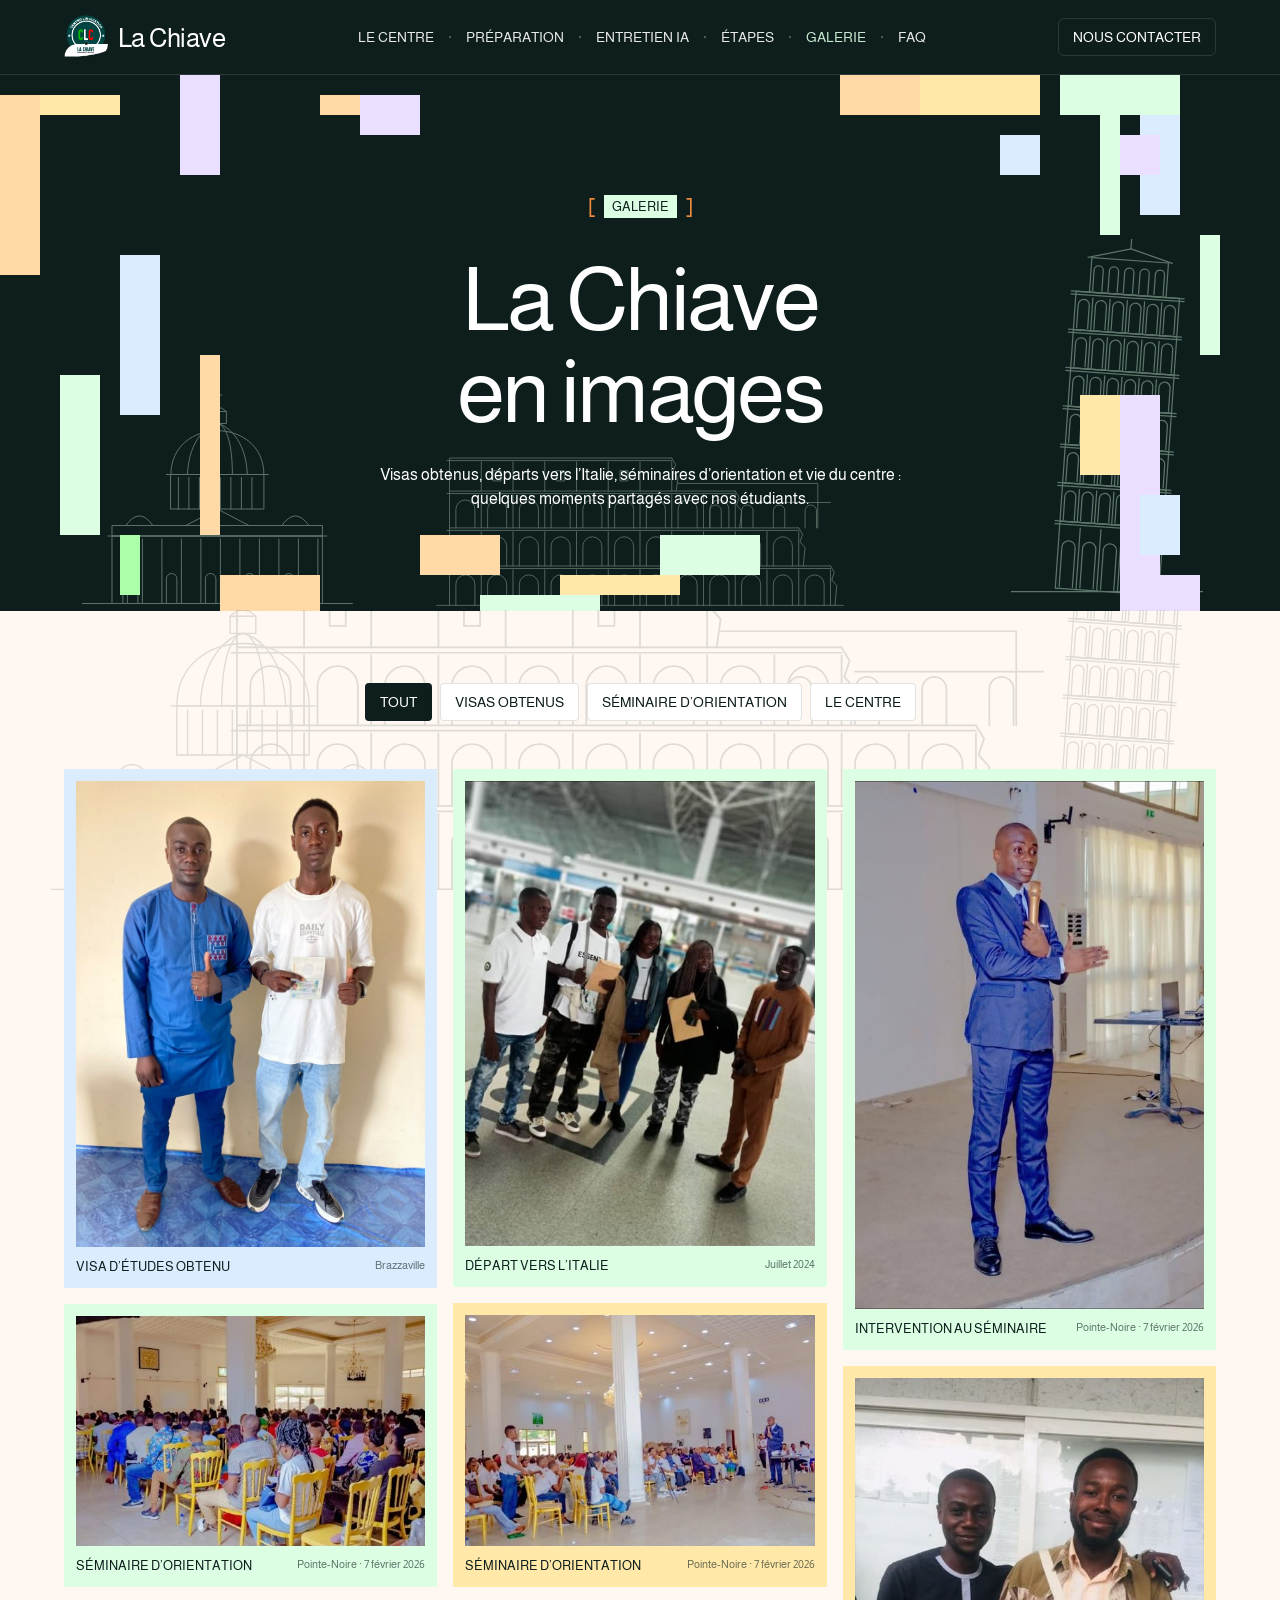
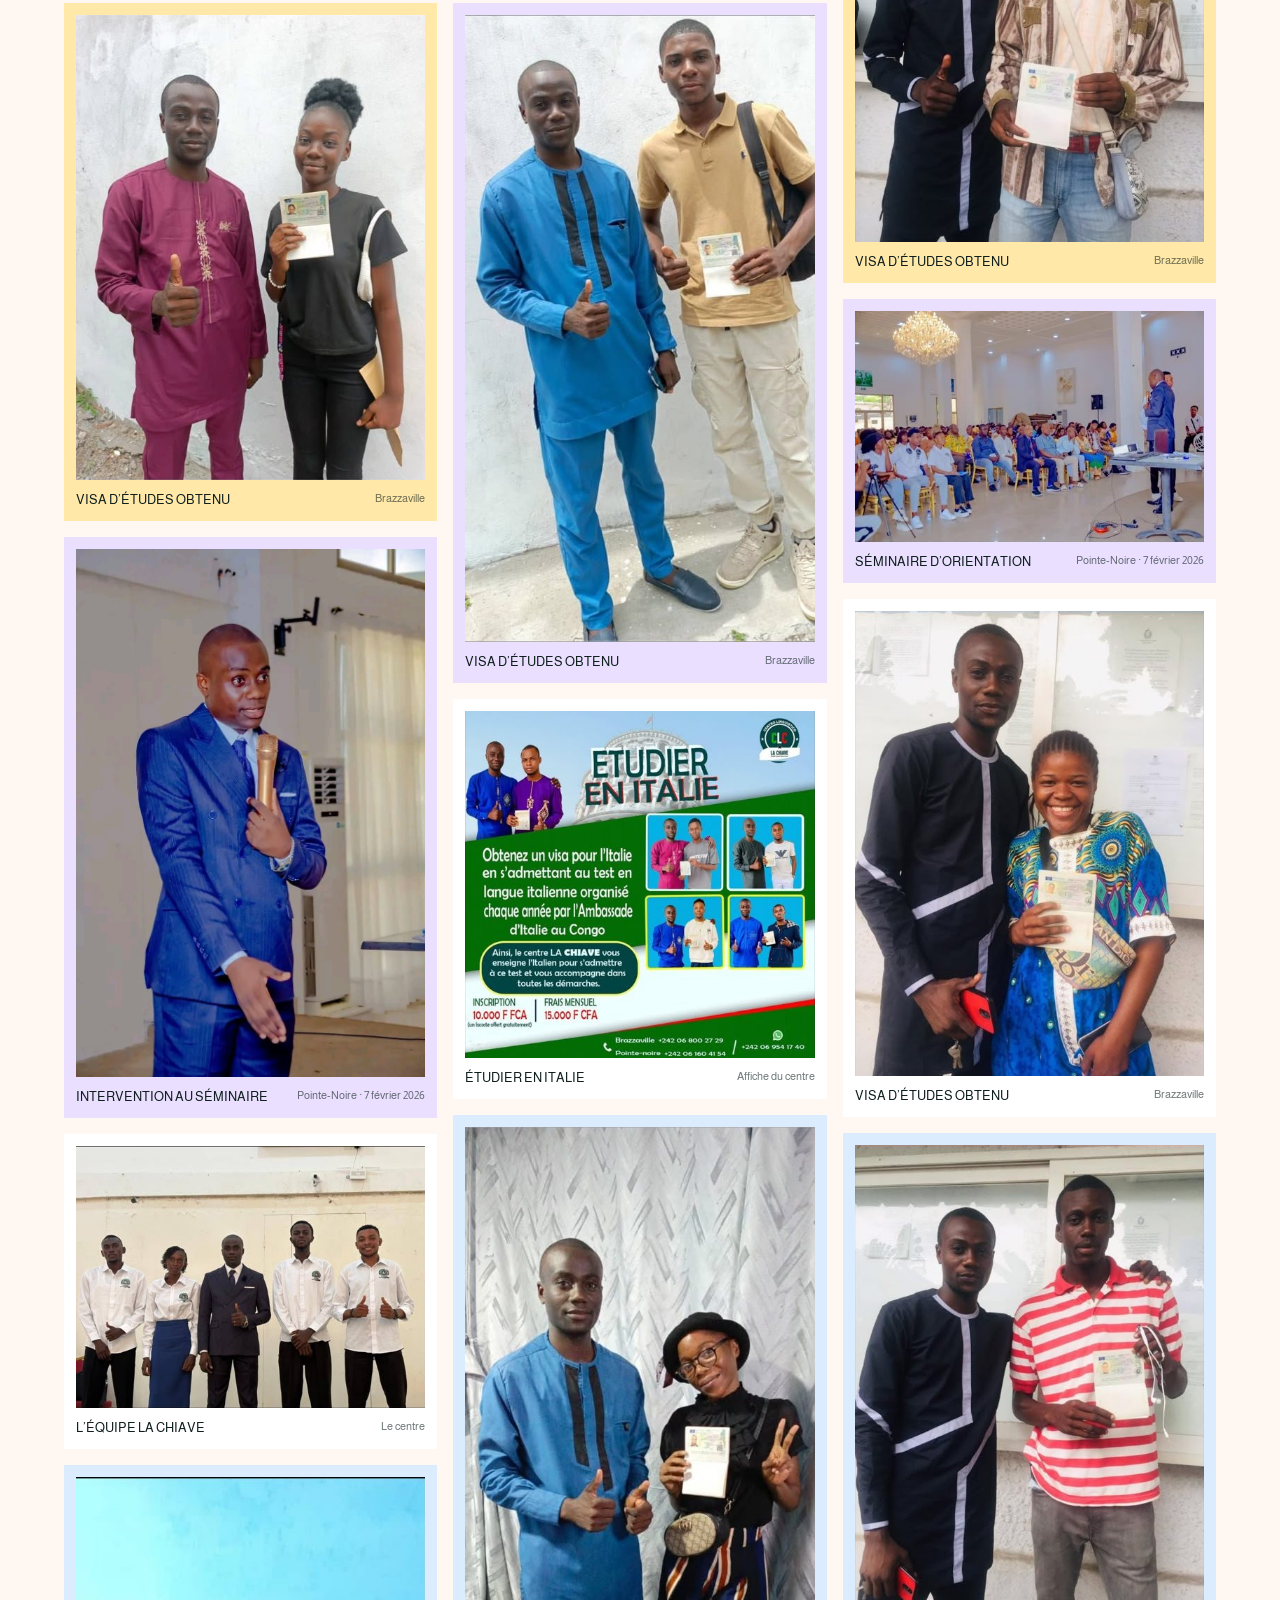
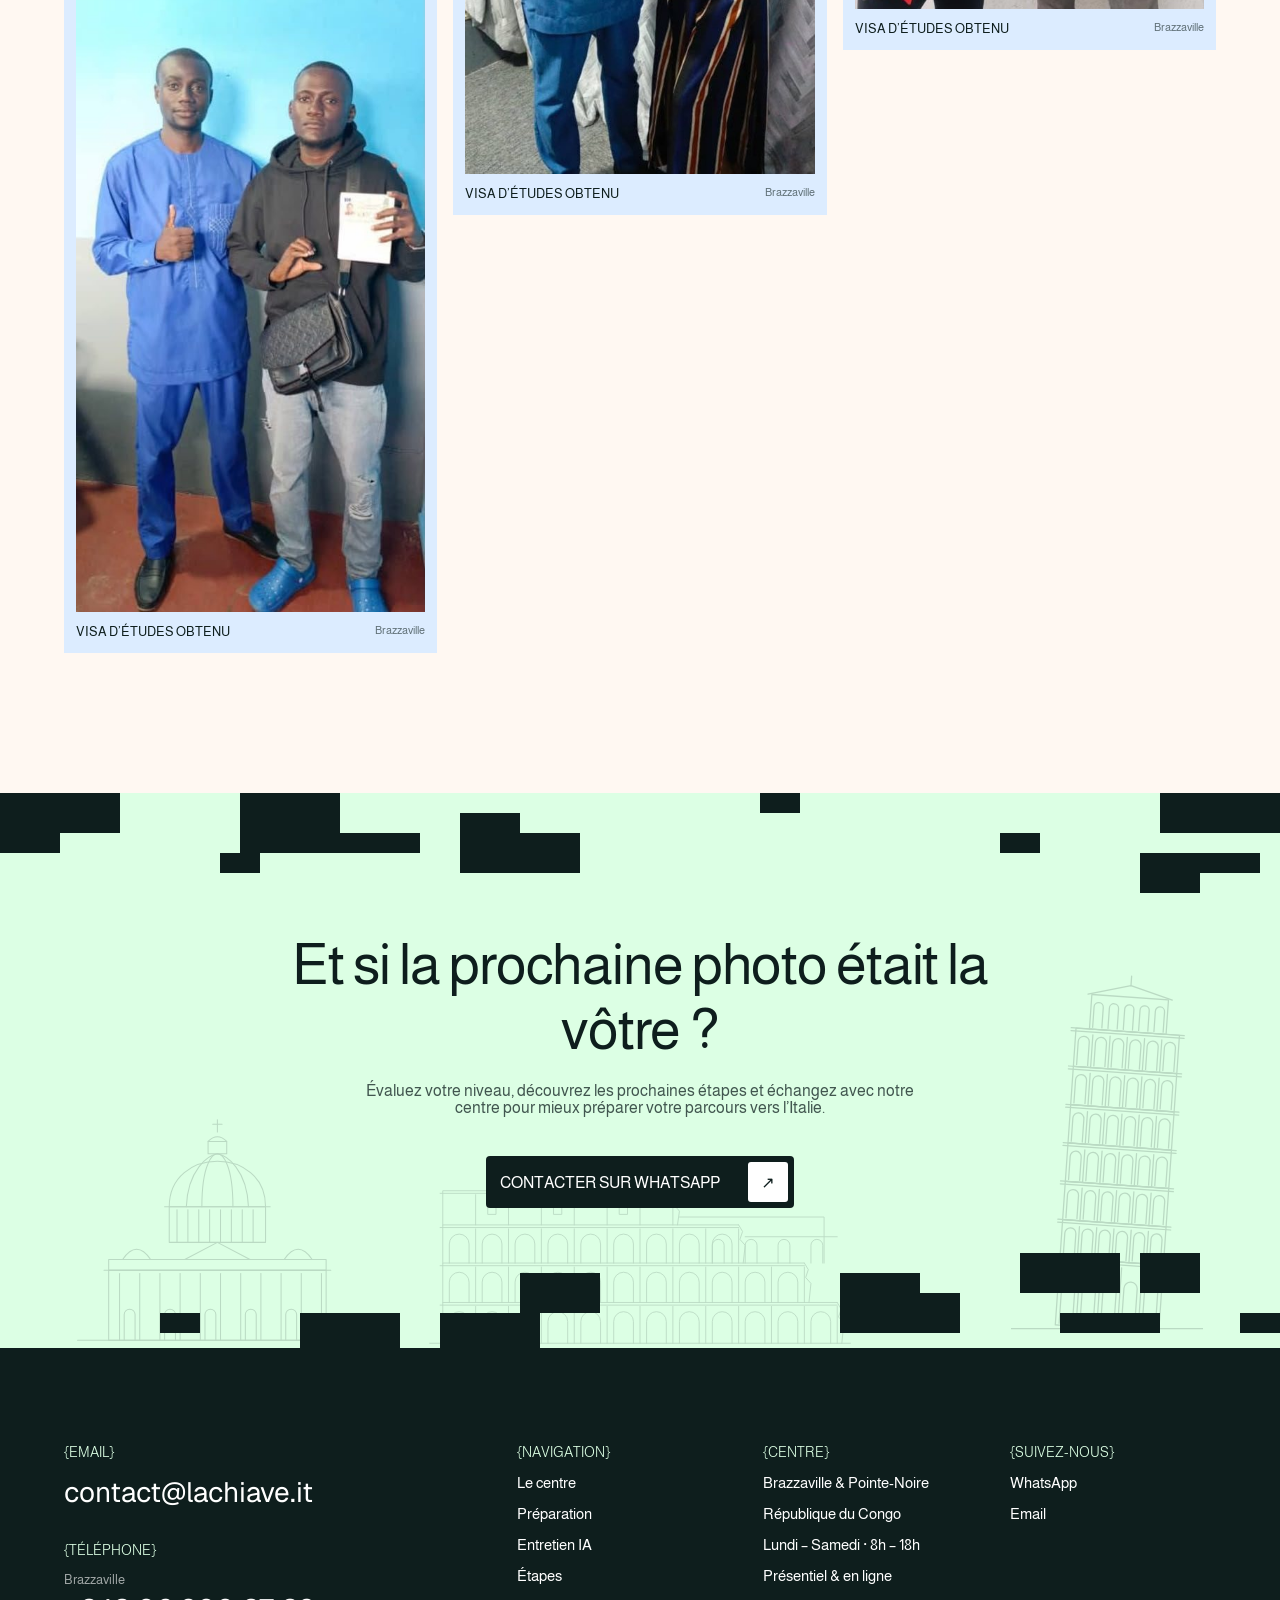
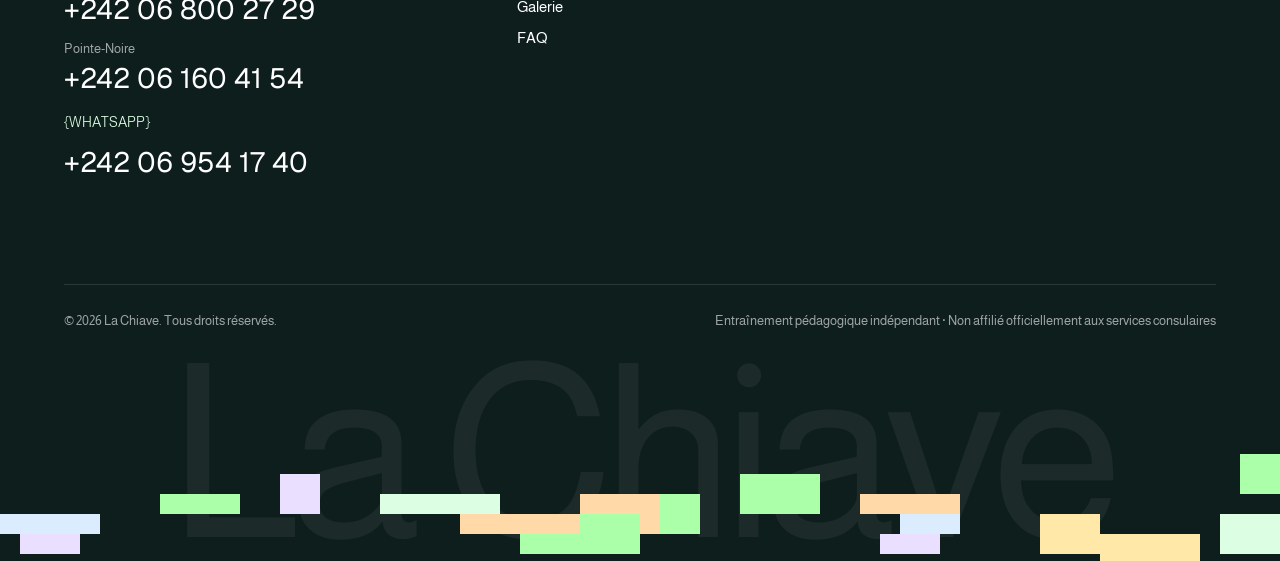
==== galerie.html @ 3276cf71 "La Chiave : logo, galerie photos, monuments d'Italie et vrais contacts - Logo CLC (fond transparent)" ====
<!doctype html>
<html lang="fr">
<head>
<meta charset="utf-8" />
<meta name="viewport" content="width=device-width, initial-scale=1" />
<title>Galerie — La Chiave · Centre de langue italienne</title>
<meta name="description" content="Visas obtenus, séminaires d'orientation et vie du centre La Chiave à Brazzaville et Pointe-Noire." />
<link rel="preconnect" href="https://fonts.googleapis.com" />
<link rel="preconnect" href="https://fonts.gstatic.com" crossorigin />
<link href="https://fonts.googleapis.com/css2?family=Almarai:wght@300;400;700&family=Geist:wght@400;500&display=swap" rel="stylesheet" />
<link rel="stylesheet" href="assets/site.css" />
<link rel="icon" type="image/png" href="assets/favicon.png" />
</head>
<body>

<header>
  <div class="wrap nav">
    <a href="index.html" class="brand">
      <img class="logo" src="assets/logo.png" alt="Logo Centro Linguistico La Chiave" />
      <span>La Chiave</span>
    </a>
    <nav class="menu upper">
      <a href="index.html#approche">Le centre</a><span class="dot">·</span>
      <a href="index.html#preparation">Préparation</a><span class="dot">·</span>
      <a href="index.html#entretien">Entretien IA</a><span class="dot">·</span>
      <a href="index.html#etapes">Étapes</a><span class="dot">·</span>
      <a href="galerie.html" aria-current="page" style="color:var(--mint)">Galerie</a><span class="dot">·</span>
      <a href="index.html#faq">FAQ</a>
    </nav>
    <div style="display:flex;gap:8px;align-items:center">
      <a href="index.html#contact" class="btn-outline">Nous contacter</a>
      <button class="burger" aria-label="Menu" aria-expanded="false"><span></span><span></span><span></span></button>
    </div>
  </div>
  <div class="mobile-menu" id="mobileMenu">
    <a href="index.html#approche">Le centre</a>
    <a href="index.html#preparation">Préparation</a>
    <a href="index.html#entretien">Entretien IA</a>
    <a href="index.html#etapes">Étapes</a>
    <a href="galerie.html">Galerie</a>
    <a href="index.html#faq">FAQ</a>
  </div>
</header>

<main>
  <section class="g-hero dark">
    <div class="emblems" data-emblems aria-hidden="true"></div>
    <div class="pixels" id="heroPixels" aria-hidden="true"></div>
    <div class="wrap">
      <div class="badge" style="position:relative"><span class="br">[</span><span class="tx upper" style="color:var(--ink)">Galerie</span><span class="br">]</span></div>
      <h1 data-wipe="load">La Chiave<br />en images</h1>
      <p class="rv">Visas obtenus, départs vers l’Italie, séminaires d’orientation et vie du centre : quelques moments partagés avec nos étudiants.</p>
    </div>
  </section>

  <section class="g-body">
    <!-- Monuments d'Italie fixés en arrière-plan de la galerie -->
    <div class="emblems emblems-fixed" data-emblems aria-hidden="true"></div>
    <div class="wrap">
      <div class="filters" role="group" aria-label="Filtrer les photos">
        <button type="button" data-filter="tout" aria-pressed="true">Tout</button>
        <button type="button" data-filter="visas" aria-pressed="false">Visas obtenus</button>
        <button type="button" data-filter="seminaire" aria-pressed="false">Séminaire d’orientation</button>
        <button type="button" data-filter="centre" aria-pressed="false">Le centre</button>
      </div>
      <div class="masonry" id="masonry"></div>
    </div>
  </section>

  <section class="final">
    <div class="final-box">
      <div class="emblems emblems-ink" data-emblems aria-hidden="true"></div>
      <div class="pixels" id="ctaPixels" aria-hidden="true"></div>
      <h2 data-wipe>Et si la prochaine photo était la vôtre ?</h2>
      <p class="rv">Évaluez votre niveau, découvrez les prochaines étapes et échangez avec notre centre pour mieux préparer votre parcours vers l’Italie.</p>
      <div class="cta-row rv">
        <a href="https://wa.me/242069541740" target="_blank" rel="noopener" class="btn btn-ink"><span>Contacter sur WhatsApp</span><span class="arr">↗</span></a>
      </div>
    </div>
  </section>
</main>

<footer class="dark">
  <div class="wrap">
    <div class="foot-grid">
      <div>
        <span class="foot-lbl">{EMAIL}</span>
        <a class="foot-big" href="mailto:contact@lachiave.it">contact@lachiave.it</a>
        <span class="foot-lbl">{TÉLÉPHONE}</span>
        <a class="foot-big foot-tel" href="tel:+242068002729"><small>Brazzaville</small>+242 06 800 27 29</a>
        <a class="foot-big foot-tel" href="tel:+242061604154"><small>Pointe-Noire</small>+242 06 160 41 54</a>
        <span class="foot-lbl">{WHATSAPP}</span>
        <a class="foot-big" href="https://wa.me/242069541740" target="_blank" rel="noopener">+242 06 954 17 40</a>
      </div>
      <div>
        <span class="foot-lbl">{NAVIGATION}</span>
        <ul><li><a href="index.html#approche">Le centre</a></li><li><a href="index.html#preparation">Préparation</a></li><li><a href="index.html#entretien">Entretien IA</a></li><li><a href="index.html#etapes">Étapes</a></li><li><a href="galerie.html">Galerie</a></li><li><a href="index.html#faq">FAQ</a></li></ul>
      </div>
      <div>
        <span class="foot-lbl">{CENTRE}</span>
        <ul><li>Brazzaville &amp; Pointe-Noire</li><li>République du Congo</li><li>Lundi – Samedi · 8h – 18h</li><li>Présentiel &amp; en ligne</li></ul>
      </div>
      <div>
        <span class="foot-lbl">{SUIVEZ-NOUS}</span>
        <ul><li><a href="https://wa.me/242069541740" target="_blank" rel="noopener">WhatsApp</a></li><li><a href="mailto:contact@lachiave.it">Email</a></li></ul>
      </div>
    </div>
    <div class="foot-bottom">
      <span>© 2026 La Chiave. Tous droits réservés.</span>
      <span>Entraînement pédagogique indépendant · Non affilié officiellement aux services consulaires</span>
    </div>
  </div>
  <div class="giant" aria-hidden="true">La Chiave</div>
  <div class="pixels foot-pixels" id="footPixels" aria-hidden="true"></div>
</footer>

<div class="lightbox" id="lightbox" role="dialog" aria-modal="true" aria-label="Photo agrandie">
  <button class="lb-btn lb-close" aria-label="Fermer">✕</button>
  <button class="lb-btn lb-prev" aria-label="Photo précédente">←</button>
  <figure><img alt="" /><figcaption></figcaption></figure>
  <button class="lb-btn lb-next" aria-label="Photo suivante">→</button>
</div>

<script src="assets/site.js"></script>
<script>
  const { scatter, splitLines } = LaChiave;
  LaChiave.renderEmblems();
  LaChiave.initMenu();

  // Photos du centre : [fichier, légende, détail, catégorie].
  const SEMINAIRE = 'Pointe-Noire · 7 février 2026';
  const PHOTOS = [
    ['visa-01.jpg', 'Visa d’études obtenu', 'Brazzaville', 'visas'],
    ['seminaire-01.jpg', 'Séminaire d’orientation', SEMINAIRE, 'seminaire'],
    ['visa-04.jpg', 'Visa d’études obtenu', 'Brazzaville', 'visas'],
    ['directeur-conference.jpg', 'Intervention au séminaire', SEMINAIRE, 'seminaire'],
    ['equipe.jpg', 'L’équipe La Chiave', 'Le centre', 'centre'],
    ['visa-02.jpg', 'Visa d’études obtenu', 'Brazzaville', 'visas'],
    ['depart-aeroport.jpg', 'Départ vers l’Italie', 'Juillet 2024', 'visas'],
    ['seminaire-02.jpg', 'Séminaire d’orientation', SEMINAIRE, 'seminaire'],
    ['visa-03.jpg', 'Visa d’études obtenu', 'Brazzaville', 'visas'],
    ['affiche-etudier-en-italie.jpg', 'Étudier en Italie', 'Affiche du centre', 'centre'],
    ['visa-05.jpg', 'Visa d’études obtenu', 'Brazzaville', 'visas'],
    ['directeur-scene.jpg', 'Intervention au séminaire', SEMINAIRE, 'seminaire'],
    ['visa-06.jpg', 'Visa d’études obtenu', 'Brazzaville', 'visas'],
    ['seminaire-03.jpg', 'Séminaire d’orientation', SEMINAIRE, 'seminaire'],
    ['visa-07.jpg', 'Visa d’études obtenu', 'Brazzaville', 'visas'],
    ['visa-08.jpg', 'Visa d’études obtenu', 'Brazzaville', 'visas'],
  ];
  const BG = ['var(--sky)', 'var(--mint)', 'var(--sand)', 'var(--lilac)', 'var(--white)'];
  const masonry = document.getElementById('masonry');
  masonry.innerHTML = PHOTOS.map(([f, c, d, cat], i) =>
    `<figure class="tile-g" data-cat="${cat}" data-i="${i}" tabindex="0" role="button" aria-label="Agrandir : ${c}" style="background:${BG[i % BG.length]}">
       <div class="im"><img src="assets/galerie/${f}" alt="${c} — ${d}" loading="lazy" /></div>
       <figcaption><span>${c}</span><small>${d}</small></figcaption>
     </figure>`).join('');
  const tiles = [...masonry.children];

  // Filtres par catégorie.
  document.querySelectorAll('.filters button').forEach(btn => btn.onclick = () => {
    document.querySelectorAll('.filters button').forEach(b => b.setAttribute('aria-pressed', b === btn));
    const f = btn.dataset.filter;
    tiles.forEach(t => {
      t.hidden = f !== 'tout' && t.dataset.cat !== f;
      if (!t.hidden) { t.classList.remove('on'); requestAnimationFrame(() => t.classList.add('on')); }
    });
  });

  // Visionneuse : clic ou Entrée sur une photo, flèches du clavier, Échap pour fermer.
  const lb = document.getElementById('lightbox'), lbImg = lb.querySelector('img'), lbCap = lb.querySelector('figcaption');
  let cur = 0;
  const visible = () => tiles.filter(t => !t.hidden);
  function show(i) {
    cur = i;
    const [f, c, d] = PHOTOS[i];
    lbImg.src = `assets/galerie/${f}`; lbImg.alt = `${c} — ${d}`;
    lbCap.textContent = `${c} · ${d}`;
    lbImg.style.animation = 'none'; lbImg.offsetWidth; lbImg.style.animation = '';
  }
  function step(d) {
    const v = visible(), k = v.findIndex(t => +t.dataset.i === cur);
    show(+v[(k + d + v.length) % v.length].dataset.i);
  }
  function open(i) { show(i); lb.classList.add('open'); document.body.style.overflow = 'hidden'; lb.querySelector('.lb-close').focus(); }
  function close() { lb.classList.remove('open'); document.body.style.overflow = ''; tiles[cur].focus(); }
  tiles.forEach(t => {
    t.onclick = () => open(+t.dataset.i);
    t.onkeydown = e => { if (e.key === 'Enter' || e.key === ' ') { e.preventDefault(); open(+t.dataset.i); } };
  });
  lb.querySelector('.lb-close').onclick = close;
  lb.querySelector('.lb-prev').onclick = () => step(-1);
  lb.querySelector('.lb-next').onclick = () => step(1);
  lb.onclick = e => { if (e.target === lb) close(); };
  addEventListener('keydown', e => {
    if (!lb.classList.contains('open')) return;
    if (e.key === 'Escape') close();
    if (e.key === 'ArrowLeft') step(-1);
    if (e.key === 'ArrowRight') step(1);
  });

  // Pavés pixel.
  function layoutPixels() {
    const wide = innerWidth > 960;
    scatter(document.getElementById('heroPixels'), wide ? ['top', 'bottom', 'side', 'side'] : ['top', 'bottom'], wide ? 26 : 12);
    scatter(document.getElementById('footPixels'), ['bottom'], wide ? 18 : 8);
    scatter(document.getElementById('ctaPixels'), ['top', 'bottom'], wide ? 26 : 12);
    document.querySelectorAll('#ctaPixels i').forEach(i => i.style.background = '#0E1E1D');
  }
  layoutPixels();
  LaChiave.animatePixels(['heroPixels', 'footPixels']);

  // Titres dévoilés par bandes ; le titre principal se dévoile au chargement.
  const wipes = [...document.querySelectorAll('[data-wipe]')];
  wipes.forEach(splitLines);
  let rt; addEventListener('resize', () => { clearTimeout(rt); rt = setTimeout(() => { layoutPixels(); wipes.forEach(splitLines); }, 200); });
  setTimeout(() => document.querySelector('[data-wipe="load"]').classList.add('on'), 150);

  // Apparitions au défilement (photos en cascade).
  const io = new IntersectionObserver(entries => entries.forEach(e => {
    if (!e.isIntersecting) return;
    e.target.classList.add('on');
    io.unobserve(e.target);
  }), { threshold: .12 });
  document.querySelectorAll('.rv, .tile-g, [data-wipe]:not([data-wipe="load"])').forEach(el => io.observe(el));
</script>
</body>
</html>
---- assets/site.css ----
:root {
    --ink: #0E1E1D;
    --ink-2: #1A2928;
    --panel: #263434;
    --white: #FFFFFF;
    --mint: #DCFFE4;
    --green: #ABFFA8;
    --sky: #DCECFF;
    --sand: #FFE8A8;
    --lilac: #EADFFF;
    --peach: #FFD9A8;
    --rose: #FFF2F2;
    --cream: #FFF8F2;
    --line-dark: rgba(255,255,255,.12);
    --line-light: rgba(14,30,29,.12);
    --muted-dark: rgba(255,255,255,.6);
    --muted-light: rgba(14,30,29,.75);
    --max: 1200px;
  }
  * { box-sizing: border-box; margin: 0; padding: 0; }
  html { scroll-behavior: smooth; }
  body { font-family: Almarai, system-ui, sans-serif; background: var(--ink); color: var(--white); -webkit-font-smoothing: antialiased; overflow-x: hidden; }
  a { color: inherit; text-decoration: none; }
  img { display: block; max-width: 100%; }
  .wrap { max-width: var(--max); margin: 0 auto; padding: 0 24px; }
  .upper { text-transform: uppercase; }
  .light { background: var(--white); color: var(--ink); }
  .dark { background: var(--ink); color: var(--white); }
  .cream { background: var(--cream); color: var(--ink); }
  h1, h2, h3 { font-weight: 400; }
  .h2 { font-size: clamp(34px, 4.4vw, 48px); line-height: 1.2; letter-spacing: -.02em; }
  .lead { font-size: 16px; line-height: 1.5; }
  section { position: relative; }

  /* ---------- En-tête ---------- */
  header { position: sticky; top: 0; z-index: 50; background: var(--ink); border-bottom: 1px solid var(--line-dark); }
  .nav { display: flex; align-items: center; justify-content: space-between; height: 74px; }
  .brand { display: flex; align-items: center; gap: 10px; font-size: 26px; letter-spacing: -.02em; }
  /* Emplacement du logo : sera remplacé par l'image fournie. */
  .brand .logo { width: 44px; height: 44px; object-fit: contain; transition: transform .5s; }
  .brand:hover .logo { transform: rotate(-8deg); }
  .menu { display: flex; align-items: center; gap: 14px; font-size: 14px; }
  .menu a { opacity: .9; transition: opacity .2s; }
  .menu a:hover { opacity: 1; color: var(--mint); }
  .menu .dot { opacity: .35; }
  .btn-outline { border: 1px solid var(--line-dark); border-radius: 6px; padding: 10px 14px; font-size: 14px; text-transform: uppercase; transition: background .2s, color .2s; }
  .btn-outline:hover { background: var(--white); color: var(--ink); }
  .burger { display: none; width: 36px; height: 36px; border: 1px solid var(--line-dark); border-radius: 6px; background: none; color: #fff; cursor: pointer; }
  .burger span { display: block; width: 16px; height: 2px; background: currentColor; margin: 4px auto; border-radius: 2px; }
  .mobile-menu { display: none; border-top: 1px solid var(--line-dark); padding: 16px 24px 24px; }
  .mobile-menu a { display: block; padding: 12px 0; text-transform: uppercase; font-size: 14px; border-bottom: 1px solid var(--line-dark); }
  .mobile-menu.open { display: block; }

  /* ---------- Hero ---------- */
  .hero { min-height: calc(100vh - 74px); display: grid; place-items: center; overflow: hidden; padding: 140px 0; }
  .pixels { position: absolute; inset: 0; pointer-events: none; }
  .pixels i { position: absolute; display: block; transition: top .9s cubic-bezier(.7,0,.2,1), height .9s cubic-bezier(.7,0,.2,1); }
  .hero-inner { position: relative; text-align: center; max-width: 780px; padding: 0 24px; }
  .hero h1 { font-size: clamp(38px, 5.6vw, 64px); line-height: 1.12; letter-spacing: -.02em; }
  .hero p { margin: 28px auto 40px; max-width: 600px; }
  .cta-row { display: flex; gap: 16px; justify-content: center; flex-wrap: wrap; }
  .btn { display: inline-flex; align-items: center; justify-content: space-between; gap: 28px; padding: 6px 6px 6px 14px; border-radius: 4px; font-size: 16px; text-transform: uppercase; transition: transform .2s; min-width: 290px; }
  .btn:hover { transform: translateY(-2px); }
  .btn .arr { width: 40px; height: 40px; border-radius: 3px; display: grid; place-items: center; transition: transform .3s; }
  .btn:hover .arr svg { transform: rotate(45deg); }
  .btn .arr svg { transition: transform .3s; }
  .btn-white { background: var(--white); color: var(--ink); }
  .btn-white .arr { background: var(--ink); color: var(--white); }
  .btn-panel { background: var(--panel); color: var(--white); }
  .btn-panel .arr { background: var(--white); color: var(--ink); }
  .btn-ink { background: var(--ink); color: var(--white); }
  .btn-ink .arr { background: var(--white); color: var(--ink); }

  /* ---------- Approche (texte surligné) ---------- */
  .approach { padding: 160px 0 120px; text-align: center; }
  .badge { display: inline-flex; align-items: center; gap: 8px; font-size: 13px; margin-bottom: 36px; }
  .badge .br { color: #F08A3C; font-size: 22px; line-height: 1; }
  .badge .tx { background: var(--mint); padding: 4px 8px; }
  .reveal-text { font-size: clamp(30px, 4.4vw, 52px); line-height: 1.3; letter-spacing: -.02em; max-width: 1000px; margin: 0 auto; }
  .reveal-text .w { position: relative; display: inline-block; }
  .reveal-text .w::after { content: ""; position: absolute; inset: 4% -2px; background: var(--mint); transform-origin: right; transition: transform .55s cubic-bezier(.6,0,.2,1); transition-delay: var(--d, 0s); }
  .reveal-text.on .w::after { transform: scaleX(0); }

  /* ---------- Cartes préparation (défilement) ---------- */
  .services { padding: 40px 0 140px; overflow: hidden; }
  .services .h2 { text-align: center; margin-bottom: 64px; }
  .track { display: flex; gap: 16px; width: max-content; animation: slide 60s linear infinite; }
  .track:hover { animation-play-state: paused; }
  @keyframes slide { to { transform: translateX(-50%); } }
  .svc { width: 260px; min-height: 380px; padding: 22px 20px; display: flex; flex-direction: column; align-items: center; justify-content: space-between; text-align: center; color: var(--ink); }
  .svc h3 { font-size: 16px; text-transform: uppercase; letter-spacing: -.01em; }
  .svc p { font-size: 14px; line-height: 1.45; color: var(--muted-light); }
  .pix { image-rendering: pixelated; }

  /* ---------- Défis (cartes « études de cas ») ---------- */
  .works { padding: 140px 0; }
  .works-head { display: flex; justify-content: space-between; align-items: flex-end; gap: 24px; margin-bottom: 56px; flex-wrap: wrap; }
  .works-head p { max-width: 420px; color: var(--muted-dark); margin-top: 16px; }
  .btn-mini { display: inline-flex; align-items: center; gap: 10px; background: var(--white); color: var(--ink); padding: 8px 8px 8px 14px; font-size: 14px; text-transform: uppercase; border-radius: 4px; }
  .btn-mini .arr { background: var(--ink); color: #fff; width: 28px; height: 28px; display: grid; place-items: center; border-radius: 3px; }
  .case { position: sticky; top: 110px; display: grid; grid-template-columns: 1fr 1fr; min-height: 520px; margin-bottom: 40px; overflow: hidden; color: var(--ink); }
  .case-l { padding: 40px; display: flex; flex-direction: column; justify-content: space-between; gap: 32px; }
  .case-top { display: flex; justify-content: space-between; align-items: center; }
  .case-tag { font-size: 15px; display: flex; align-items: center; gap: 10px; }
  .case-tag b { font-weight: 700; }
  .case-year { border: 1px solid var(--ink); padding: 4px 10px; font-size: 14px; }
  .case h3 { font-size: clamp(26px, 3vw, 36px); line-height: 1.15; letter-spacing: -.01em; margin-bottom: 18px; }
  .case p { color: var(--muted-light); line-height: 1.5; max-width: 440px; }
  .case-stats { display: grid; grid-template-columns: 1fr 1fr; gap: 28px 24px; }
  .case-stats small { display: block; font-size: 13px; color: var(--muted-light); margin-bottom: 8px; }
  .case-stats span { font-size: 22px; }
  .case-r { position: relative; }
  .case-r img { position: absolute; inset: 0; width: 100%; height: 100%; object-fit: cover; }

  /* ---------- Chiffres ---------- */
  .stats { padding: 120px 0 160px; }
  .stats-head { display: grid; grid-template-columns: 1fr 1fr; gap: 24px; align-items: end; margin-bottom: 72px; }
  .stats-head p { color: var(--muted-dark); max-width: 360px; justify-self: end; }
  .stats-head p, .testi-head p { color: inherit; opacity: .7; }
  .stat-row { display: grid; grid-template-columns: repeat(4, 1fr); gap: 0; align-items: start; }
  .stat { padding: 22px; color: var(--ink); display: flex; flex-direction: column; justify-content: space-between; min-height: 420px; will-change: transform; }
  .stat small { font-size: 15px; text-transform: uppercase; }
  .stat .num { font-size: clamp(56px, 7vw, 96px); letter-spacing: -.04em; line-height: 1; margin: 20px 0; }
  .stat .num sup { font-size: .45em; vertical-align: top; margin-left: 4px; }
  .stat p { font-size: 14px; line-height: 1.45; color: var(--muted-light); }

  /* ---------- Outils (damier) ---------- */
  .tools { padding: 140px 0; }
  .tools .h2 { text-align: center; margin-bottom: 72px; }
  .grid4 { display: grid; grid-template-columns: repeat(4, 1fr); max-width: 980px; margin: 0 auto; }
  .tile { aspect-ratio: 1; display: grid; place-items: center; position: relative; overflow: hidden; }
  .tile .lbl { position: absolute; bottom: 14px; left: 0; right: 0; text-align: center; font-size: 13px; text-transform: uppercase; color: var(--ink); opacity: 0; transform: translateY(8px); transition: .3s; }
  .tile:hover .lbl { opacity: 1; transform: none; }
  .tile svg { transition: transform .3s; }
  .tile:hover svg { transform: scale(1.08); }

  /* ---------- Simulateur IA (carrousel façon témoignages) ---------- */
  .testi { padding: 140px 0; overflow: hidden; }
  .testi-head { display: flex; justify-content: space-between; align-items: flex-end; gap: 24px; margin-bottom: 48px; flex-wrap: wrap; }
  .testi-head p { max-width: 460px; color: var(--muted-dark); margin-top: 16px; }
  .arrows { display: flex; gap: 8px; }
  .arrows button { width: 40px; height: 40px; border: none; background: var(--panel); color: #fff; cursor: pointer; border-radius: 3px; font-size: 18px; transition: background .2s; }
  .arrows button:hover { background: #3a4a4a; }
  .slides { display: flex; gap: 24px; transition: transform .6s cubic-bezier(.6,0,.2,1); }
  .slide { flex: 0 0 min(100%, 1100px); display: grid; grid-template-columns: 2fr 3fr; min-height: 420px; color: var(--ink); position: relative; overflow: hidden; }
  .slide .ph { position: relative; }
  .slide .ph img { position: absolute; inset: 0; width: 100%; height: 100%; object-fit: cover; }
  .slide .q { padding: 56px 56px 40px 40px; display: flex; flex-direction: column; justify-content: space-between; gap: 32px; }
  .slide blockquote { font-size: clamp(24px, 2.8vw, 36px); line-height: 1.3; letter-spacing: -.01em; }
  .slide cite { font-style: normal; font-size: 15px; text-align: right; color: var(--muted-light); }
  .slide .corner { position: absolute; width: 90px; height: 70px; opacity: .7; }
  .note { font-size: 12px; font-style: italic; opacity: .6; margin-top: 24px; }

  /* ---------- Avant / Après ---------- */
  .ba-title { min-height: 70vh; display: grid; place-items: center; text-align: center; }
  .ba-title h2 { font-size: clamp(40px, 6vw, 72px); letter-spacing: -.03em; }
  .ba { padding: 0 0 160px; }
  .ba-grid { display: grid; grid-template-columns: 1fr 1fr; gap: 0; max-width: 1000px; margin: 0 auto; }
  .ba-col { padding: 40px; }
  .ba-col.before { background: var(--ink-2); border: 1px solid var(--line-dark); }
  .ba-col.after { background: var(--mint); color: var(--ink); }
  .ba-col h3 { font-size: 24px; letter-spacing: .02em; margin-bottom: 10px; }
  .ba-col > p { font-size: 14px; line-height: 1.5; opacity: .75; margin-bottom: 32px; }
  .ba-item { display: flex; gap: 14px; padding: 18px 0; border-top: 1px solid currentColor; border-color: rgba(127,127,127,.25); }
  .ba-item .ic { flex: 0 0 26px; height: 26px; border-radius: 50%; display: grid; place-items: center; font-size: 13px; }
  .before .ic { background: rgba(255,255,255,.1); }
  .after .ic { background: var(--ink); color: var(--mint); }
  .ba-item h4 { font-weight: 400; font-size: 17px; margin-bottom: 6px; }
  .ba-item p { font-size: 14px; line-height: 1.45; opacity: .7; }

  /* ---------- Feuille de route (façon tarifs) ---------- */
  .plans { padding: 140px 0; }
  .plans-head { text-align: center; max-width: 640px; margin: 0 auto 64px; }
  .plans-head p { color: var(--muted-light); margin-top: 20px; }
  .plan-grid { display: grid; grid-template-columns: 1fr 1fr; gap: 16px; }
  .plan { background: var(--white); border: 1px solid var(--line-light); padding: 32px; display: flex; flex-direction: column; gap: 22px; }
  .plan.wide { grid-column: 1 / -1; display: grid; grid-template-columns: 1fr 1fr; gap: 40px; }
  .plan-top { display: flex; justify-content: space-between; align-items: center; }
  .plan-top span:first-child { font-size: 16px; }
  .plan-step { font-size: 13px; padding: 4px 10px; text-transform: uppercase; }
  .plan .big { font-size: clamp(30px, 3.2vw, 40px); letter-spacing: -.02em; line-height: 1.15; }
  .plan p { color: var(--muted-light); font-size: 15px; line-height: 1.5; }
  .plan .btn { min-width: 0; width: 100%; }
  .plan ul { list-style: none; display: grid; gap: 12px; font-size: 14px; }
  .plan ul.cols { grid-template-columns: 1fr 1fr; }
  .plan li { display: flex; gap: 10px; align-items: flex-start; }
  .plan li::before { content: "✓"; flex: 0 0 18px; height: 18px; border: 1px solid var(--ink); border-radius: 50%; font-size: 10px; display: grid; place-items: center; }
  .plan .inc { font-size: 13px; text-transform: uppercase; color: var(--muted-light); }

  /* ---------- FAQ ---------- */
  .faq { padding: 140px 0; }
  .faq-grid { display: grid; grid-template-columns: 1fr 1.5fr; gap: 64px; }
  .faq-l p { color: var(--muted-light); margin: 24px 0 40px; max-width: 360px; line-height: 1.5; }
  .faq-help { font-size: 15px; }
  .faq-help a { text-decoration: underline; text-underline-offset: 4px; }
  .qa { border-bottom: 1px solid var(--line-light); }
  .qa summary { list-style: none; cursor: pointer; display: flex; justify-content: space-between; align-items: center; gap: 16px; padding: 22px 0; font-size: clamp(18px, 2vw, 24px); letter-spacing: .02em; }
  .qa summary::-webkit-details-marker { display: none; }
  .qa summary .pm { font-size: 24px; font-weight: 300; transition: transform .3s; }
  .qa[open] summary .pm { transform: rotate(45deg); }
  .qa p { padding: 0 0 24px; color: var(--muted-light); line-height: 1.55; max-width: 620px; }
  .hl { background: var(--peach); padding: 0 6px; }

  /* ---------- CTA final ---------- */
  .final { padding: 0; }
  .final-box { position: relative; background: var(--mint); color: var(--ink); text-align: center; padding: 140px 24px; overflow: hidden; }
  .final-box h2 { position: relative; font-size: clamp(32px, 4.6vw, 56px); letter-spacing: -.02em; line-height: 1.15; max-width: 900px; margin: 0 auto 20px; }
  .final-box p { position: relative; max-width: 560px; margin: 0 auto 40px; color: var(--muted-light); }
  .final-box .cta-row { position: relative; }

  /* ---------- Pied de page ---------- */
  footer { position: relative; padding: 96px 0 0; overflow: hidden; }
  .foot-pixels { top: auto; height: 50%; }
  .foot-grid { display: grid; grid-template-columns: 2fr 1fr 1fr 1fr; gap: 40px; padding-bottom: 72px; border-bottom: 1px solid var(--line-dark); }
  .foot-lbl { color: var(--mint); font-weight: 300; font-size: 14px; margin-bottom: 14px; display: block; }
  .foot-big { font-family: Geist, sans-serif; font-size: clamp(20px, 2.2vw, 28px); display: block; margin-bottom: 32px; word-break: break-word; }
  .foot-tel { margin-bottom: 14px; }
  .foot-tel small { display: block; font-family: Almarai, sans-serif; font-size: 13px; opacity: .6; margin-bottom: 4px; }
  .foot-tel + .foot-lbl { margin-top: 18px; }
  .foot-grid ul { list-style: none; display: grid; gap: 14px; font-size: 15px; }
  .foot-grid ul a:hover { color: var(--mint); }
  .foot-bottom { display: flex; justify-content: space-between; gap: 16px; padding: 28px 0; font-size: 13px; color: var(--muted-dark); flex-wrap: wrap; }
  .giant { font-size: clamp(80px, 19vw, 280px); letter-spacing: -.05em; line-height: .8; text-align: center; color: rgba(255,255,255,.06); white-space: nowrap; padding-bottom: 10px; user-select: none; }

  /* ---------- Apparition au défilement ---------- */
  .rv { opacity: 0; transform: translateY(24px); transition: opacity .8s ease, transform .8s ease; }
  .rv.on { opacity: 1; transform: none; }

  /* ---------- Préchargeur : pavés verts qui se dissolvent ---------- */
  body.loading { overflow: hidden; }
  #loader { position: fixed; inset: 0; z-index: 100; display: grid; grid-template-columns: repeat(var(--c), 1fr); grid-template-rows: repeat(var(--r), 1fr); }
  #loader i { background: #ABFFA8; outline: 1px solid rgba(14,30,29,.05); transition: opacity .2s steps(2) var(--d); }
  #loader .name { grid-area: 1 / 1 / -1 / -1; z-index: 1; display: grid; place-items: center; font-size: 22px; letter-spacing: -.01em; color: var(--ink); transition: opacity .35s; }
  #loader.out .name, #loader.out i { opacity: 0; }

  /* ---------- Dévoilement des titres : bande sombre puis bande menthe ---------- */
  .light { --wipe: var(--ink); }
  .dark { --wipe: var(--panel); }
  .ln { position: relative; display: block; width: fit-content; }
  .ln > .wa, .ln > .wb { position: absolute; inset: 0 -4px; transform-origin: right; pointer-events: none; }
  .ln > .wb { background: var(--mint); }
  .ln > .wa { background: var(--wipe, var(--panel)); }
  [data-wipe].on .wa { transform: scaleX(0); transition: transform .65s cubic-bezier(.7,0,.2,1) var(--d); }
  [data-wipe].on .wb { transform: scaleX(0); transition: transform .65s cubic-bezier(.7,0,.2,1) calc(var(--d) + .18s); }

  /* Clé pixel flottante sous le texte d'approche */
  .float-key { display: grid; place-items: center; margin-top: 56px; }
  .float-key svg { animation: bob 5s ease-in-out infinite; filter: drop-shadow(0 18px 18px rgba(14,30,29,.12)); }
  @keyframes bob { 0%, 100% { transform: translateY(0) rotate(-8deg); } 50% { transform: translateY(-14px) rotate(4deg); } }

  /* Bandeau défilant sous les chiffres */
  .ticker { overflow: hidden; margin-top: 64px; }
  .ticker-track { display: flex; gap: 56px; width: max-content; animation: slide 40s linear infinite; font-size: 15px; text-transform: uppercase; opacity: .7; white-space: nowrap; }

  /* ---------- Avant / Après épinglé ---------- */
  .ba-pin { height: 280vh; }
  .ba-sticky { position: sticky; top: 74px; height: calc(100vh - 74px); overflow: hidden; display: grid; place-items: center; }
  .ba-words { position: absolute; inset: 0; display: flex; align-items: center; justify-content: center; gap: var(--gap, 18px); font-size: var(--fs, 56px); letter-spacing: -.03em; white-space: nowrap; color: rgba(255,255,255,var(--o, 1)); pointer-events: none; }
  .ba-cards { position: relative; width: 100%; transform: translateY(var(--ty, 100vh)); }

  #loader .name { gap: 14px; align-content: center; justify-items: center; }
  #loader .name img { width: 120px; height: 120px; }

  /* ---------- Emblèmes d'Italie en arrière-plan ---------- */
  .emblems { position: absolute; inset: 0; pointer-events: none; color: var(--mint); opacity: .38; overflow: hidden; }
  .emblems-ink { color: var(--ink); opacity: .16; }
  .emblems .em { position: absolute; bottom: 0; }
  .emblems svg { display: block; width: 100%; height: 100%; fill: none; stroke: currentColor; stroke-width: 1.3; stroke-linecap: round; stroke-linejoin: round; }
  .em-colisee { left: 50%; width: min(860px, 92%); height: 32%; transform: translateX(-50%); }
  .em-pise { right: 6%; width: 15%; height: 78%; }
  .em-stpierre { left: 4%; width: 26%; height: 42%; }
  .hero .emblems .em { animation: rise 1.6s cubic-bezier(.2,.7,.2,1) both; }
  .hero .em-pise { animation-delay: .2s; }
  .hero .em-stpierre { animation-delay: .35s; }
  @keyframes rise { from { opacity: 0; transform: translateY(40px); } }
  .hero .em-colisee { animation-name: rise-c; }
  @keyframes rise-c { from { opacity: 0; transform: translate(-50%, 40px); } }
  /* Fond fixe : les monuments restent visibles derrière tout le contenu de la page. */
  .emblems-fixed { position: fixed; z-index: 0; opacity: .13; color: var(--ink); }
  .emblems-fixed .em-colisee { height: 46%; }
  .emblems-fixed .em-pise { height: 88%; }
  .emblems-fixed .em-stpierre { height: 50%; width: 30%; }

  /* ---------- Bande de photos (accueil) ---------- */
  .photos { padding: 140px 0; overflow: hidden; }
  .photos-head { display: flex; justify-content: space-between; align-items: flex-end; gap: 24px; margin-bottom: 56px; flex-wrap: wrap; }
  .photos-head .btn-mini { background: var(--ink); color: var(--white); }
  .photos-head .btn-mini .arr { background: var(--white); color: var(--ink); }
  .photo-track { display: flex; gap: 16px; width: max-content; animation: slide 70s linear infinite; }
  .photo-track:hover { animation-play-state: paused; }
  .photo { width: 280px; padding: 12px 12px 16px; display: flex; flex-direction: column; gap: 12px; color: var(--ink); font-size: 13px; text-transform: uppercase; }
  .photo img { width: 100%; height: 340px; object-fit: cover; transition: transform .6s; }
  .photo:hover img { transform: scale(1.03); }

  /* ---------- Page Galerie ---------- */
  .g-hero { padding: 120px 0 100px; text-align: center; overflow: hidden; }
  .g-hero h1 { position: relative; font-size: clamp(44px, 7vw, 88px); letter-spacing: -.03em; line-height: 1.05; }
  .g-hero p { position: relative; max-width: 560px; margin: 24px auto 0; opacity: .75; line-height: 1.5; }
  /* clip-path limite le fond fixe des monuments à cette section. */
  .g-body { position: relative; background: var(--cream); color: var(--ink); padding: 72px 0 140px; clip-path: inset(0); }
  .g-body .wrap { position: relative; z-index: 1; }
  .filters { display: flex; flex-wrap: wrap; gap: 8px; justify-content: center; margin-bottom: 48px; }
  .filters button { font: inherit; font-size: 14px; text-transform: uppercase; padding: 10px 14px; border: 1px solid var(--line-light); background: var(--white); color: var(--ink); border-radius: 4px; cursor: pointer; transition: background .2s, color .2s; }
  .filters button[aria-pressed="true"], .filters button:hover { background: var(--ink); color: var(--white); }
  .masonry { columns: 3 300px; column-gap: 16px; }
  .tile-g { break-inside: avoid; margin-bottom: 16px; padding: 12px 12px 14px; display: block; width: 100%; border: 0; font: inherit; text-align: left; cursor: zoom-in; color: var(--ink); opacity: 0; transform: translateY(30px); transition: opacity .7s, transform .7s; }
  .tile-g.on { opacity: 1; transform: none; }
  .tile-g[hidden] { display: none; }
  .tile-g .im { overflow: hidden; }
  .tile-g img { width: 100%; display: block; transition: transform .6s; }
  .tile-g:hover img { transform: scale(1.04); }
  .tile-g figcaption { display: flex; justify-content: space-between; gap: 10px; margin-top: 12px; font-size: 13px; text-transform: uppercase; }
  .tile-g figcaption small { opacity: .6; text-transform: none; }

  /* Visionneuse */
  .lightbox { position: fixed; inset: 0; z-index: 90; background: rgba(14,30,29,.94); display: none; place-items: center; padding: 64px 72px; }
  .lightbox.open { display: grid; }
  .lightbox figure { max-width: 100%; max-height: 100%; display: grid; gap: 14px; justify-items: center; }
  .lightbox img { max-width: 100%; max-height: calc(100vh - 170px); object-fit: contain; animation: zoomin .35s ease; }
  @keyframes zoomin { from { opacity: 0; transform: scale(.96); } }
  .lightbox figcaption { color: var(--mint); font-size: 14px; text-transform: uppercase; }
  .lb-btn { position: absolute; width: 44px; height: 44px; border: 0; border-radius: 3px; background: var(--panel); color: #fff; font-size: 20px; cursor: pointer; }
  .lb-btn:hover { background: #3a4a4a; }
  .lb-close { top: 18px; right: 18px; }
  .lb-prev { left: 16px; top: 50%; }
  .lb-next { right: 16px; top: 50%; }

  /* ---------- Responsive ---------- */
  @media (max-width: 960px) {
    .menu { display: none; }
    .burger { display: block; }
    .case, .slide { grid-template-columns: 1fr; position: relative; top: 0; }
    .case-r, .slide .ph { min-height: 260px; }
    .stats-head { grid-template-columns: 1fr; }
    .stats-head p { justify-self: start; }
    .stat-row { grid-template-columns: 1fr 1fr; }
    .stat:nth-child(n) { min-height: 300px; }
    .faq-grid, .ba-grid, .plan-grid, .plan.wide { grid-template-columns: 1fr; }
    .foot-grid { grid-template-columns: 1fr 1fr; }
    .ba-pin { height: auto; }
    .ba-sticky { position: static; height: auto; display: block; padding: 80px 0 120px; }
    .ba-words { position: static; margin-bottom: 48px; --fs: 44px; }
    .ba-cards { transform: none; }
  }
  @media (max-width: 560px) {
    .wrap { padding: 0 16px; }
    .brand { font-size: 21px; white-space: nowrap; gap: 8px; }
    .brand .logo { width: 36px; height: 36px; }
    .em-pise { width: 26%; height: 55%; right: 2%; }
    .em-stpierre { width: 40%; height: 26%; left: 0; }
    .em-colisee { height: 22%; }
    .photo { width: 220px; }
    .photo img { height: 260px; }
    .lightbox { padding: 64px 12px; }
    .lb-prev, .lb-next { top: auto; bottom: 16px; }
    .btn-outline { font-size: 12px; padding: 9px 10px; white-space: nowrap; }
    .hero { padding: 110px 0; }
    .btn { min-width: 0; width: 100%; }
    .cta-row { flex-direction: column; }
    .case-l, .ba-col, .plan { padding: 24px; }
    .slide .q { padding: 28px 24px; }
    .stat-row { grid-template-columns: 1fr; }
    .grid4 { grid-template-columns: repeat(2, 1fr); }
    .plan ul.cols { grid-template-columns: 1fr; }
    .foot-grid { grid-template-columns: 1fr; }
  }
  @media (prefers-reduced-motion: reduce) {
    .track, .ticker-track, .float-key svg { animation: none; }
    .ln > .wa, .ln > .wb { display: none; }
    .rv { opacity: 1; transform: none; }
    .reveal-text .w::after { display: none; }
  }
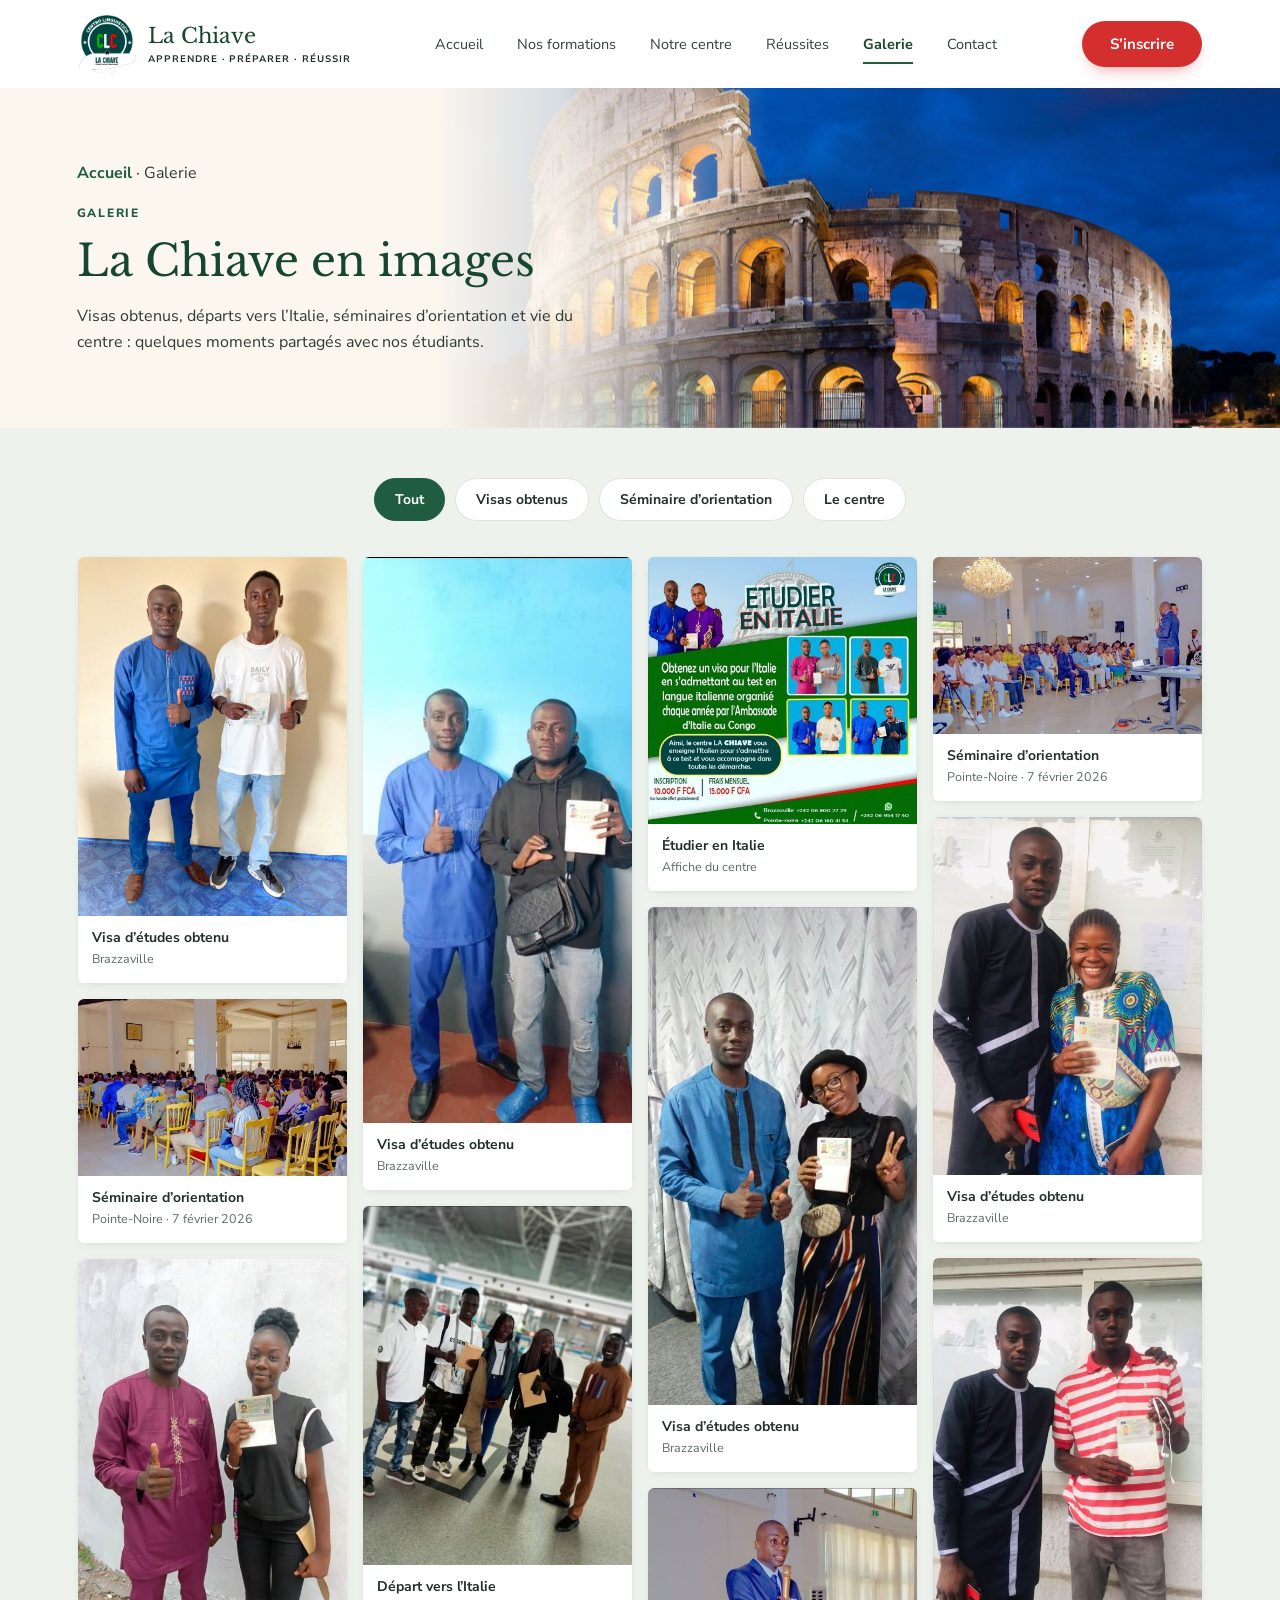
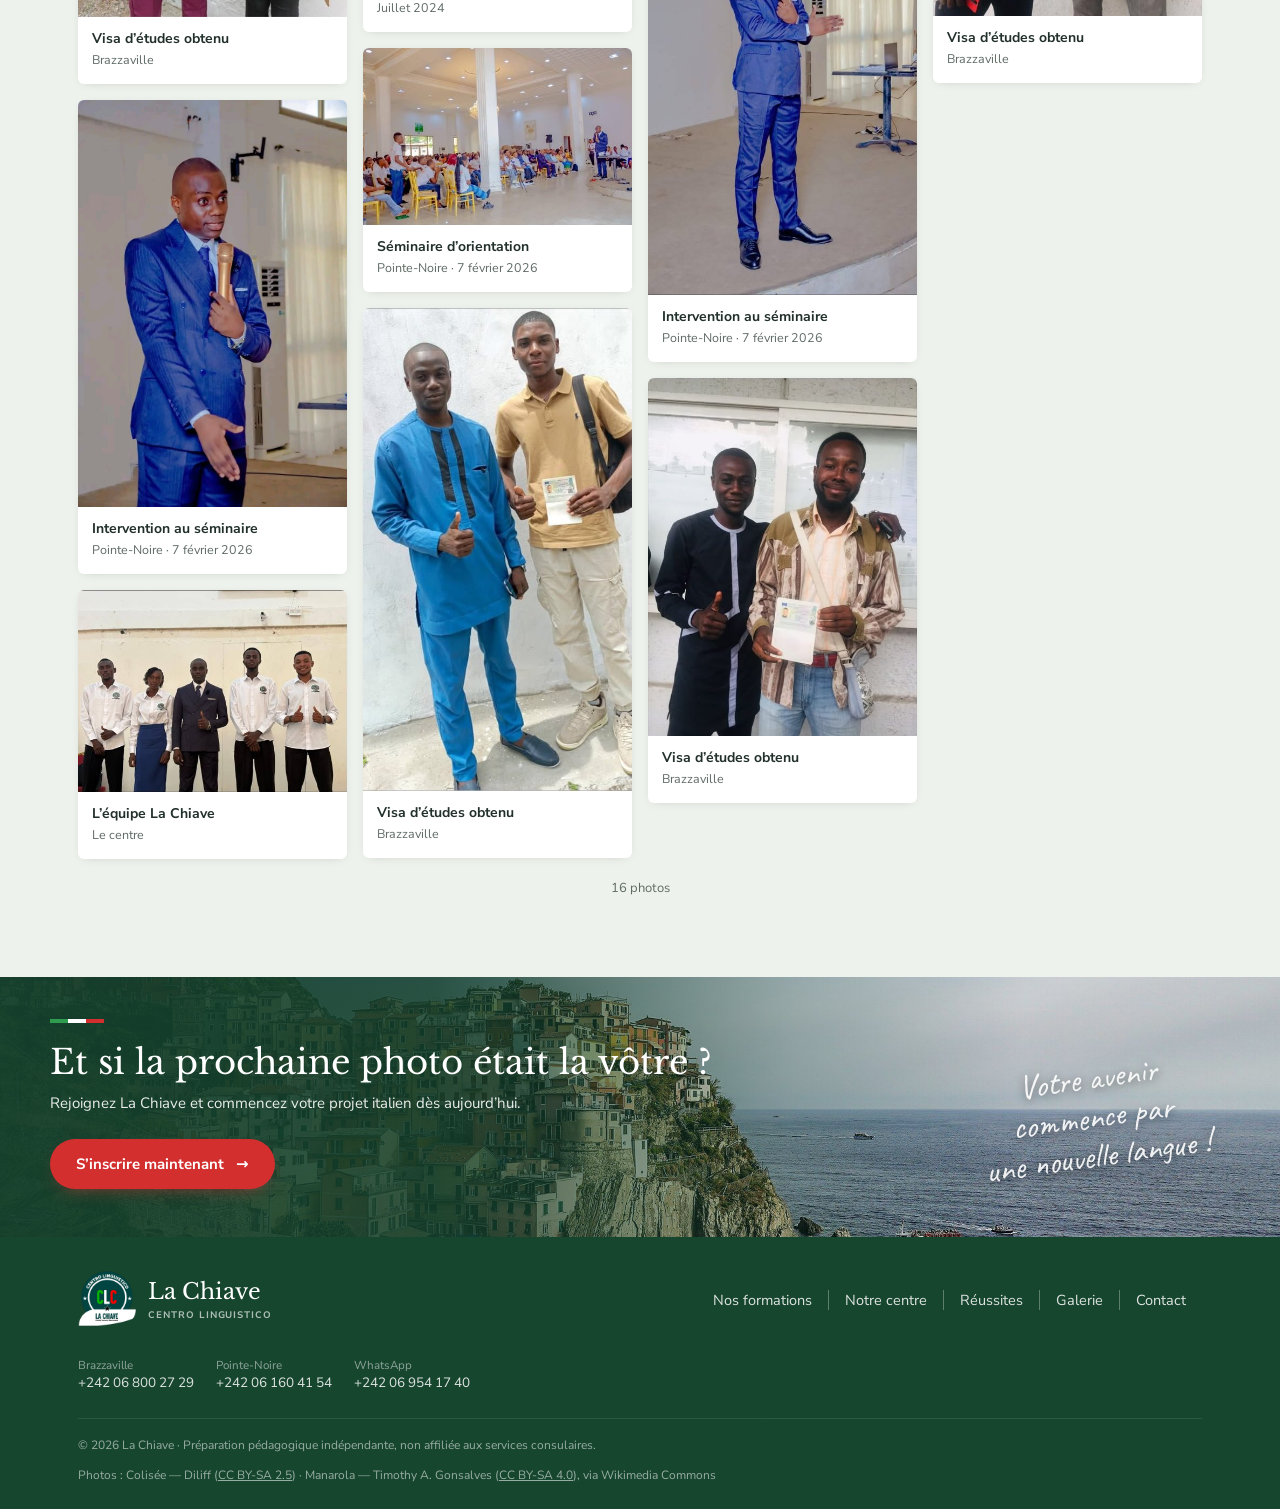
==== commit 5c4d92d7: "La Chiave : nouveau design d'après les maquettes, vraies photos de monuments - Accueil refait sur le" ====
--- a/galerie.html
+++ b/galerie.html
@@ -7,55 +7,204 @@
 <meta name="description" content="Visas obtenus, séminaires d'orientation et vie du centre La Chiave à Brazzaville et Pointe-Noire." />
 <link rel="preconnect" href="https://fonts.googleapis.com" />
 <link rel="preconnect" href="https://fonts.gstatic.com" crossorigin />
-<link href="https://fonts.googleapis.com/css2?family=Almarai:wght@300;400;700&family=Geist:wght@400;500&display=swap" rel="stylesheet" />
-<link rel="stylesheet" href="assets/site.css" />
+<link href="https://fonts.googleapis.com/css2?family=Caveat:wght@500;600&family=Libre+Baskerville:ital,wght@0,400;0,700;1,400&family=Nunito+Sans:wght@400;600;700;800&display=swap" rel="stylesheet" />
 <link rel="icon" type="image/png" href="assets/favicon.png" />
+<style>
+  :root {
+    --cream: #FAF7F1;
+    --sage: #EEF2EC;
+    --green: #1F5C40;
+    --green-d: #17462F;
+    --red: #D32F2F;
+    --red-d: #B72424;
+    --ink: #22302A;
+    --muted: #5F6B65;
+    --line: #E6E1D7;
+    --serif: "Libre Baskerville", Georgia, serif;
+    --sans: "Nunito Sans", system-ui, sans-serif;
+    --script: Caveat, cursive;
+    --max: 1180px;
+    --ease: cubic-bezier(.2,.75,.2,1);
+    --shadow: 0 10px 30px -16px rgba(34,48,42,.35);
+  }
+  * { box-sizing: border-box; margin: 0; padding: 0; }
+  body { font-family: var(--sans); color: var(--ink); background: #fff; -webkit-font-smoothing: antialiased; overflow-x: hidden; }
+  a { color: inherit; text-decoration: none; }
+  img { display: block; max-width: 100%; }
+  .wrap { max-width: var(--max); margin: 0 auto; padding: 0 28px; }
+  section { position: relative; }
+  h1, h2 { font-family: var(--serif); color: var(--green-d); font-weight: 400; }
+  .kicker { display: block; font-size: 12px; font-weight: 800; letter-spacing: .14em; text-transform: uppercase; color: var(--green); }
+  .btn { display: inline-flex; align-items: center; gap: 12px; padding: 15px 26px; border-radius: 999px; background: var(--red); color: #fff; font-weight: 700; font-size: 15px; transition: background .25s, transform .25s var(--ease); box-shadow: 0 8px 18px -10px rgba(211,47,47,.7); }
+  .btn:hover { background: var(--red-d); transform: translateY(-2px); }
+  .btn .ar { transition: transform .25s var(--ease); }
+  .btn:hover .ar { transform: translateX(4px); }
+
+  /* En-tête (identique à l'accueil) */
+  header { position: sticky; top: 0; z-index: 40; background: #fff; transition: box-shadow .3s; }
+  header.scrolled { box-shadow: 0 4px 20px -12px rgba(34,48,42,.35); }
+  .nav { height: 88px; display: flex; align-items: center; justify-content: space-between; gap: 24px; }
+  .brand { display: flex; align-items: center; gap: 12px; }
+  .brand img { width: 58px; height: 58px; }
+  .brand b { display: block; font-family: var(--serif); font-size: 21px; font-weight: 400; color: var(--green-d); }
+  .brand small { display: block; margin-top: 3px; font-size: 9.5px; font-weight: 700; letter-spacing: .1em; text-transform: uppercase; color: var(--ink); }
+  .menu { display: flex; gap: 34px; font-size: 14.5px; }
+  .menu a { position: relative; padding: 10px 0; color: #34413B; }
+  .menu a::after { content: ""; position: absolute; left: 0; right: 0; bottom: 0; height: 2px; background: var(--green); transform: scaleX(0); transition: transform .3s var(--ease); }
+  .menu a:hover, .menu a.active { color: var(--green-d); font-weight: 700; }
+  .menu a:hover::after, .menu a.active::after { transform: scaleX(1); }
+  .nav .btn { padding: 13px 28px; }
+  .burger { display: none; width: 44px; height: 44px; border: 1px solid var(--line); border-radius: 12px; background: #fff; cursor: pointer; }
+  .burger span { display: block; width: 18px; height: 2px; background: var(--green-d); margin: 4px auto; border-radius: 2px; }
+  .mobile-menu { display: none; padding: 4px 28px 22px; border-top: 1px solid var(--line); }
+  .mobile-menu.open { display: block; }
+  .mobile-menu a { display: block; padding: 14px 0; font-weight: 700; border-bottom: 1px solid var(--line); }
+
+  /* Bandeau : vraie photo du Colisée */
+  .banner { min-height: 340px; display: flex; align-items: center; overflow: hidden; background: #FBF6EE; }
+  .banner-bg { position: absolute; inset: 0 0 0 34%; background: url("assets/italie/colisee.jpg") 60% 55% / cover no-repeat; transform: scale(1.08); animation: zoomout 2.4s var(--ease) forwards; }
+  @keyframes zoomout { to { transform: scale(1); } }
+  .banner-glow { position: absolute; inset: 0; background: linear-gradient(90deg, #FBF6EE 0%, #FBF6EE 34%, rgba(251,246,238,.85) 44%, rgba(251,246,238,0) 60%); }
+  .banner .wrap { max-width: none; width: 100%; padding-left: max(28px, 6vw); }
+  .banner-inner { position: relative; max-width: 500px; padding: 56px 0; }
+  .banner h1 { font-size: clamp(32px, 3.4vw, 44px); line-height: 1.2; margin: 14px 0 16px; }
+  .banner p { font-size: 16px; line-height: 1.65; color: #2F3A35; }
+  .crumbs { font-size: 13px; color: var(--muted); margin-bottom: 18px; }
+  .crumbs a { color: var(--green); font-weight: 700; }
+
+  /* Galerie */
+  .gallery { background: var(--sage); padding: 50px 0 80px; }
+  .filters { display: flex; flex-wrap: wrap; gap: 10px; justify-content: center; margin-bottom: 36px; }
+  .filters button { font: inherit; font-size: 14px; font-weight: 700; padding: 11px 20px; border-radius: 999px; border: 1px solid var(--line); background: #fff; color: var(--ink); cursor: pointer; transition: background .2s, color .2s, border-color .2s; }
+  .filters button:hover { border-color: var(--green); color: var(--green); }
+  .filters button[aria-pressed="true"] { background: var(--green); border-color: var(--green); color: #fff; }
+  .masonry { columns: 4 240px; column-gap: 16px; }
+  .tile { break-inside: avoid; margin-bottom: 16px; background: #fff; border-radius: 6px; overflow: hidden; box-shadow: 0 2px 10px -6px rgba(34,48,42,.35); cursor: zoom-in; opacity: 0; transform: translateY(24px); transition: opacity .7s var(--ease), transform .7s var(--ease), box-shadow .3s; }
+  .tile.in { opacity: 1; transform: none; }
+  .tile:hover { box-shadow: var(--shadow); }
+  .tile:focus-visible { outline: 3px solid var(--red); outline-offset: 2px; }
+  .tile[hidden] { display: none; }
+  .tile .im { overflow: hidden; }
+  .tile img { width: 100%; transition: transform .7s var(--ease); }
+  .tile:hover img { transform: scale(1.05); }
+  .tile figcaption { padding: 12px 14px 14px; }
+  .tile figcaption b { display: block; font-size: 14px; }
+  .tile figcaption span { font-size: 12.5px; color: var(--muted); }
+  .count { text-align: center; margin-top: 20px; font-size: 13px; color: var(--muted); }
+
+  /* Visionneuse */
+  .lightbox { position: fixed; inset: 0; z-index: 90; background: rgba(23,70,47,.95); display: none; place-items: center; padding: 64px 72px; }
+  .lightbox.open { display: grid; }
+  .lightbox figure { display: grid; gap: 14px; justify-items: center; max-width: 100%; }
+  .lightbox img { max-width: 100%; max-height: calc(100vh - 170px); object-fit: contain; border-radius: 6px; animation: pop .35s var(--ease); }
+  @keyframes pop { from { opacity: 0; transform: scale(.96); } }
+  .lightbox figcaption { color: #fff; font-size: 15px; text-align: center; }
+  .lightbox figcaption span { opacity: .7; }
+  .lb { position: absolute; width: 46px; height: 46px; border-radius: 50%; border: 0; background: #fff; color: var(--green-d); font-size: 20px; cursor: pointer; box-shadow: var(--shadow); transition: background .2s, color .2s; }
+  .lb:hover { background: var(--red); color: #fff; }
+  .lb-close { top: 18px; right: 18px; }
+  .lb-prev { left: 18px; top: 50%; }
+  .lb-next { right: 18px; top: 50%; }
+
+  /* Appel final : vraie photo de Manarola */
+  .final { position: relative; overflow: hidden; color: #fff; }
+  .final-bg { position: absolute; inset: 0; background: url("assets/italie/manarola.jpg") 40% 55% / cover no-repeat; }
+  .final-veil { position: absolute; inset: 0; background: linear-gradient(90deg, rgba(20,64,44,.96) 0%, rgba(20,64,44,.86) 34%, rgba(20,64,44,.25) 62%, rgba(20,64,44,0) 80%); }
+  .final-inner { position: relative; padding: 42px 0 48px; }
+  .final .bar { display: flex; width: 54px; height: 4px; margin-bottom: 18px; }
+  .final .bar i { flex: 1; } .final .bar i:nth-child(1) { background: #2E9B4F; } .final .bar i:nth-child(2) { background: #fff; } .final .bar i:nth-child(3) { background: var(--red); }
+  .final h2 { color: #fff; font-size: clamp(26px, 3vw, 34px); }
+  .final p { margin: 10px 0 26px; font-size: 15px; color: rgba(255,255,255,.9); }
+  .final .script { position: absolute; right: 2%; top: 50%; transform: translateY(-50%) rotate(-8deg); font-family: var(--script); font-size: 34px; line-height: 1.15; text-align: center; text-shadow: 0 2px 10px rgba(0,0,0,.45); }
+
+  /* Pied de page */
+  footer { background: var(--green-d); color: rgba(255,255,255,.85); padding: 34px 0 26px; }
+  .foot { display: flex; align-items: center; justify-content: space-between; gap: 28px; flex-wrap: wrap; }
+  footer .brand b { color: #fff; font-size: 22px; }
+  footer .brand small { color: rgba(255,255,255,.65); }
+  .foot-nav { display: flex; font-size: 14.5px; }
+  .foot-nav a { padding: 0 16px; border-left: 1px solid rgba(255,255,255,.3); }
+  .foot-nav a:first-child { border-left: 0; }
+  .foot-nav a:hover { color: #fff; }
+  .foot-contact { display: flex; gap: 22px; font-size: 13.5px; flex-wrap: wrap; }
+  .foot-contact small { display: block; opacity: .6; font-size: 11.5px; }
+  .legal { margin-top: 26px; padding-top: 18px; border-top: 1px solid rgba(255,255,255,.14); display: flex; justify-content: space-between; gap: 14px; flex-wrap: wrap; font-size: 12px; opacity: .65; }
+  .legal a { text-decoration: underline; }
+
+  .up { opacity: 0; transform: translateY(24px); transition: opacity .8s var(--ease), transform .8s var(--ease); transition-delay: var(--d, 0s); }
+  .up.in { opacity: 1; transform: none; }
+
+  @media (max-width: 1040px) {
+    .menu, .nav > .btn { display: none; }
+    .burger { display: block; }
+    .final .script { display: none; }
+    .banner { min-height: 0; align-items: flex-start; }
+    .banner-bg { inset: auto 0 0 0; height: 220px; background-position: 50% 40%; }
+    .banner-glow { background: linear-gradient(180deg, #FBF6EE 0%, #FBF6EE calc(100% - 220px), rgba(251,246,238,0) calc(100% - 140px)); }
+    .banner-inner { padding: 40px 0 200px; }
+  }
+  @media (max-width: 620px) {
+    .wrap { padding: 0 18px; }
+    .brand img { width: 48px; height: 48px; }
+    .brand small { display: none; }
+    .masonry { columns: 2 140px; column-gap: 10px; }
+    .tile { margin-bottom: 10px; }
+    .lightbox { padding: 70px 12px; }
+    .lb-prev, .lb-next { top: auto; bottom: 18px; }
+    .final-veil { background: linear-gradient(180deg, rgba(20,64,44,.95) 0%, rgba(20,64,44,.8) 60%, rgba(20,64,44,.5) 100%); }
+    .foot-nav { flex-wrap: wrap; row-gap: 10px; }
+    .foot-nav a { padding: 0 12px 0 0; border-left: 0; }
+  }
+  @media (prefers-reduced-motion: reduce) {
+    *, *::before, *::after { animation: none !important; transition: none !important; }
+    .banner-bg { transform: none; }
+    .up, .tile { opacity: 1 !important; transform: none !important; }
+  }
+</style>
 </head>
 <body>
 
-<header>
+<header id="hdr">
   <div class="wrap nav">
     <a href="index.html" class="brand">
-      <img class="logo" src="assets/logo.png" alt="Logo Centro Linguistico La Chiave" />
-      <span>La Chiave</span>
+      <img src="assets/logo.png" alt="Logo Centro Linguistico La Chiave" />
+      <span><b>La Chiave</b><small>Apprendre · Préparer · Réussir</small></span>
     </a>
-    <nav class="menu upper">
-      <a href="index.html#approche">Le centre</a><span class="dot">·</span>
-      <a href="index.html#preparation">Préparation</a><span class="dot">·</span>
-      <a href="index.html#entretien">Entretien IA</a><span class="dot">·</span>
-      <a href="index.html#etapes">Étapes</a><span class="dot">·</span>
-      <a href="galerie.html" aria-current="page" style="color:var(--mint)">Galerie</a><span class="dot">·</span>
-      <a href="index.html#faq">FAQ</a>
+    <nav class="menu">
+      <a href="index.html">Accueil</a>
+      <a href="index.html#formations">Nos formations</a>
+      <a href="index.html#centre">Notre centre</a>
+      <a href="index.html#reussites">Réussites</a>
+      <a href="galerie.html" class="active" aria-current="page">Galerie</a>
+      <a href="#contact">Contact</a>
     </nav>
-    <div style="display:flex;gap:8px;align-items:center">
-      <a href="index.html#contact" class="btn-outline">Nous contacter</a>
-      <button class="burger" aria-label="Menu" aria-expanded="false"><span></span><span></span><span></span></button>
-    </div>
+    <a href="#contact" class="btn">S’inscrire</a>
+    <button class="burger" aria-label="Menu" aria-expanded="false"><span></span><span></span><span></span></button>
   </div>
   <div class="mobile-menu" id="mobileMenu">
-    <a href="index.html#approche">Le centre</a>
-    <a href="index.html#preparation">Préparation</a>
-    <a href="index.html#entretien">Entretien IA</a>
-    <a href="index.html#etapes">Étapes</a>
-    <a href="galerie.html">Galerie</a>
-    <a href="index.html#faq">FAQ</a>
+    <a href="index.html">Accueil</a>
+    <a href="index.html#formations">Nos formations</a>
+    <a href="index.html#centre">Notre centre</a>
+    <a href="index.html#reussites">Réussites</a>
+    <a href="#contact">Contact</a>
   </div>
 </header>
 
 <main>
-  <section class="g-hero dark">
-    <div class="emblems" data-emblems aria-hidden="true"></div>
-    <div class="pixels" id="heroPixels" aria-hidden="true"></div>
+  <section class="banner">
+    <div class="banner-bg" role="img" aria-label="Le Colisée de Rome à la tombée de la nuit"></div>
+    <div class="banner-glow" aria-hidden="true"></div>
     <div class="wrap">
-      <div class="badge" style="position:relative"><span class="br">[</span><span class="tx upper" style="color:var(--ink)">Galerie</span><span class="br">]</span></div>
-      <h1 data-wipe="load">La Chiave<br />en images</h1>
-      <p class="rv">Visas obtenus, départs vers l’Italie, séminaires d’orientation et vie du centre : quelques moments partagés avec nos étudiants.</p>
+      <div class="banner-inner">
+        <p class="crumbs up"><a href="index.html">Accueil</a> · Galerie</p>
+        <span class="kicker up">Galerie</span>
+        <h1 class="up" style="--d:.1s">La Chiave en images</h1>
+        <p class="up" style="--d:.2s">Visas obtenus, départs vers l’Italie, séminaires d’orientation et vie du centre : quelques moments partagés avec nos étudiants.</p>
+      </div>
     </div>
   </section>
 
-  <section class="g-body">
-    <!-- Monuments d'Italie fixés en arrière-plan de la galerie -->
-    <div class="emblems emblems-fixed" data-emblems aria-hidden="true"></div>
+  <section class="gallery">
     <div class="wrap">
       <div class="filters" role="group" aria-label="Filtrer les photos">
         <button type="button" data-filter="tout" aria-pressed="true">Tout</button>
@@ -64,68 +213,50 @@
         <button type="button" data-filter="centre" aria-pressed="false">Le centre</button>
       </div>
       <div class="masonry" id="masonry"></div>
+      <p class="count" id="count" aria-live="polite"></p>
     </div>
   </section>
 
-  <section class="final">
-    <div class="final-box">
-      <div class="emblems emblems-ink" data-emblems aria-hidden="true"></div>
-      <div class="pixels" id="ctaPixels" aria-hidden="true"></div>
-      <h2 data-wipe>Et si la prochaine photo était la vôtre ?</h2>
-      <p class="rv">Évaluez votre niveau, découvrez les prochaines étapes et échangez avec notre centre pour mieux préparer votre parcours vers l’Italie.</p>
-      <div class="cta-row rv">
-        <a href="https://wa.me/242069541740" target="_blank" rel="noopener" class="btn btn-ink"><span>Contacter sur WhatsApp</span><span class="arr">↗</span></a>
-      </div>
+  <section class="final" id="contact">
+    <div class="final-bg" role="img" aria-label="Le village de Manarola, Cinque Terre, Italie"></div>
+    <div class="final-veil" aria-hidden="true"></div>
+    <div class="wrap final-inner">
+      <div class="bar" aria-hidden="true"><i></i><i></i><i></i></div>
+      <h2 class="up">Et si la prochaine photo était la vôtre ?</h2>
+      <p class="up" style="--d:.08s">Rejoignez La Chiave et commencez votre projet italien dès aujourd’hui.</p>
+      <a href="https://wa.me/242069541740" target="_blank" rel="noopener" class="btn up" style="--d:.16s">S’inscrire maintenant <span class="ar">→</span></a>
+      <p class="script" aria-hidden="true">Votre avenir<br />commence par<br />une nouvelle langue !</p>
     </div>
   </section>
 </main>
 
-<footer class="dark">
+<footer>
   <div class="wrap">
-    <div class="foot-grid">
-      <div>
-        <span class="foot-lbl">{EMAIL}</span>
-        <a class="foot-big" href="mailto:contact@lachiave.it">contact@lachiave.it</a>
-        <span class="foot-lbl">{TÉLÉPHONE}</span>
-        <a class="foot-big foot-tel" href="tel:+242068002729"><small>Brazzaville</small>+242 06 800 27 29</a>
-        <a class="foot-big foot-tel" href="tel:+242061604154"><small>Pointe-Noire</small>+242 06 160 41 54</a>
-        <span class="foot-lbl">{WHATSAPP}</span>
-        <a class="foot-big" href="https://wa.me/242069541740" target="_blank" rel="noopener">+242 06 954 17 40</a>
+    <div class="foot">
+      <a href="index.html" class="brand"><img src="assets/logo.png" alt="" /><span><b>La Chiave</b><small>Centro Linguistico</small></span></a>
+      <nav class="foot-nav"><a href="index.html#formations">Nos formations</a><a href="index.html#centre">Notre centre</a><a href="index.html#reussites">Réussites</a><a href="galerie.html">Galerie</a><a href="#contact">Contact</a></nav>
+      <div class="foot-contact">
+        <div><small>Brazzaville</small><a href="tel:+242068002729">+242 06 800 27 29</a></div>
+        <div><small>Pointe-Noire</small><a href="tel:+242061604154">+242 06 160 41 54</a></div>
+        <div><small>WhatsApp</small><a href="https://wa.me/242069541740" target="_blank" rel="noopener">+242 06 954 17 40</a></div>
       </div>
-      <div>
-        <span class="foot-lbl">{NAVIGATION}</span>
-        <ul><li><a href="index.html#approche">Le centre</a></li><li><a href="index.html#preparation">Préparation</a></li><li><a href="index.html#entretien">Entretien IA</a></li><li><a href="index.html#etapes">Étapes</a></li><li><a href="galerie.html">Galerie</a></li><li><a href="index.html#faq">FAQ</a></li></ul>
-      </div>
-      <div>
-        <span class="foot-lbl">{CENTRE}</span>
-        <ul><li>Brazzaville &amp; Pointe-Noire</li><li>République du Congo</li><li>Lundi – Samedi · 8h – 18h</li><li>Présentiel &amp; en ligne</li></ul>
-      </div>
-      <div>
-        <span class="foot-lbl">{SUIVEZ-NOUS}</span>
-        <ul><li><a href="https://wa.me/242069541740" target="_blank" rel="noopener">WhatsApp</a></li><li><a href="mailto:contact@lachiave.it">Email</a></li></ul>
-      </div>
-    </div>
-    <div class="foot-bottom">
-      <span>© 2026 La Chiave. Tous droits réservés.</span>
-      <span>Entraînement pédagogique indépendant · Non affilié officiellement aux services consulaires</span>
+    </div>
+    <div class="legal">
+      <span>© 2026 La Chiave · Préparation pédagogique indépendante, non affiliée aux services consulaires.</span>
+      <span>Photos : Colisée — Diliff (<a href="https://creativecommons.org/licenses/by-sa/2.5/deed.fr" target="_blank" rel="noopener">CC BY-SA 2.5</a>) · Manarola — Timothy A. Gonsalves (<a href="https://creativecommons.org/licenses/by-sa/4.0/deed.fr" target="_blank" rel="noopener">CC BY-SA 4.0</a>), via Wikimedia Commons</span>
     </div>
   </div>
-  <div class="giant" aria-hidden="true">La Chiave</div>
-  <div class="pixels foot-pixels" id="footPixels" aria-hidden="true"></div>
 </footer>
 
 <div class="lightbox" id="lightbox" role="dialog" aria-modal="true" aria-label="Photo agrandie">
-  <button class="lb-btn lb-close" aria-label="Fermer">✕</button>
-  <button class="lb-btn lb-prev" aria-label="Photo précédente">←</button>
+  <button class="lb lb-close" aria-label="Fermer">✕</button>
+  <button class="lb lb-prev" aria-label="Photo précédente">←</button>
   <figure><img alt="" /><figcaption></figcaption></figure>
-  <button class="lb-btn lb-next" aria-label="Photo suivante">→</button>
+  <button class="lb lb-next" aria-label="Photo suivante">→</button>
 </div>
 
-<script src="assets/site.js"></script>
 <script>
-  const { scatter, splitLines } = LaChiave;
-  LaChiave.renderEmblems();
-  LaChiave.initMenu();
+  const reduced = matchMedia('(prefers-reduced-motion: reduce)').matches;
 
   // Photos du centre : [fichier, légende, détail, catégorie].
   const SEMINAIRE = 'Pointe-Noire · 7 février 2026';
@@ -147,14 +278,16 @@
     ['visa-07.jpg', 'Visa d’études obtenu', 'Brazzaville', 'visas'],
     ['visa-08.jpg', 'Visa d’études obtenu', 'Brazzaville', 'visas'],
   ];
-  const BG = ['var(--sky)', 'var(--mint)', 'var(--sand)', 'var(--lilac)', 'var(--white)'];
-  const masonry = document.getElementById('masonry');
+  const masonry = document.getElementById('masonry'), count = document.getElementById('count');
   masonry.innerHTML = PHOTOS.map(([f, c, d, cat], i) =>
-    `<figure class="tile-g" data-cat="${cat}" data-i="${i}" tabindex="0" role="button" aria-label="Agrandir : ${c}" style="background:${BG[i % BG.length]}">
+    `<figure class="tile" data-cat="${cat}" data-i="${i}" tabindex="0" role="button" aria-label="Agrandir : ${c}">
        <div class="im"><img src="assets/galerie/${f}" alt="${c} — ${d}" loading="lazy" /></div>
-       <figcaption><span>${c}</span><small>${d}</small></figcaption>
+       <figcaption><b>${c}</b><span>${d}</span></figcaption>
      </figure>`).join('');
   const tiles = [...masonry.children];
+  const visible = () => tiles.filter(t => !t.hidden);
+  const updateCount = () => { const n = visible().length; count.textContent = `${n} photo${n > 1 ? 's' : ''}`; };
+  updateCount();
 
   // Filtres par catégorie.
   document.querySelectorAll('.filters button').forEach(btn => btn.onclick = () => {
@@ -162,19 +295,19 @@
     const f = btn.dataset.filter;
     tiles.forEach(t => {
       t.hidden = f !== 'tout' && t.dataset.cat !== f;
-      if (!t.hidden) { t.classList.remove('on'); requestAnimationFrame(() => t.classList.add('on')); }
+      if (!t.hidden && !reduced) { t.classList.remove('in'); requestAnimationFrame(() => requestAnimationFrame(() => t.classList.add('in'))); }
     });
+    updateCount();
   });
 
   // Visionneuse : clic ou Entrée sur une photo, flèches du clavier, Échap pour fermer.
   const lb = document.getElementById('lightbox'), lbImg = lb.querySelector('img'), lbCap = lb.querySelector('figcaption');
   let cur = 0;
-  const visible = () => tiles.filter(t => !t.hidden);
   function show(i) {
     cur = i;
     const [f, c, d] = PHOTOS[i];
     lbImg.src = `assets/galerie/${f}`; lbImg.alt = `${c} — ${d}`;
-    lbCap.textContent = `${c} · ${d}`;
+    lbCap.innerHTML = `${c} <span>· ${d}</span>`;
     lbImg.style.animation = 'none'; lbImg.offsetWidth; lbImg.style.animation = '';
   }
   function step(d) {
@@ -198,30 +331,21 @@
     if (e.key === 'ArrowRight') step(1);
   });
 
-  // Pavés pixel.
-  function layoutPixels() {
-    const wide = innerWidth > 960;
-    scatter(document.getElementById('heroPixels'), wide ? ['top', 'bottom', 'side', 'side'] : ['top', 'bottom'], wide ? 26 : 12);
-    scatter(document.getElementById('footPixels'), ['bottom'], wide ? 18 : 8);
-    scatter(document.getElementById('ctaPixels'), ['top', 'bottom'], wide ? 26 : 12);
-    document.querySelectorAll('#ctaPixels i').forEach(i => i.style.background = '#0E1E1D');
-  }
-  layoutPixels();
-  LaChiave.animatePixels(['heroPixels', 'footPixels']);
-
-  // Titres dévoilés par bandes ; le titre principal se dévoile au chargement.
-  const wipes = [...document.querySelectorAll('[data-wipe]')];
-  wipes.forEach(splitLines);
-  let rt; addEventListener('resize', () => { clearTimeout(rt); rt = setTimeout(() => { layoutPixels(); wipes.forEach(splitLines); }, 200); });
-  setTimeout(() => document.querySelector('[data-wipe="load"]').classList.add('on'), 150);
-
-  // Apparitions au défilement (photos en cascade).
+  // Apparitions au défilement.
   const io = new IntersectionObserver(entries => entries.forEach(e => {
     if (!e.isIntersecting) return;
-    e.target.classList.add('on');
+    e.target.classList.add('in');
     io.unobserve(e.target);
-  }), { threshold: .12 });
-  document.querySelectorAll('.rv, .tile-g, [data-wipe]:not([data-wipe="load"])').forEach(el => io.observe(el));
+  }), { threshold: .1 });
+  document.querySelectorAll('.up, .tile').forEach(el => io.observe(el));
+  if (reduced) document.querySelectorAll('.up, .tile').forEach(el => el.classList.add('in'));
+
+  // En-tête et menu mobile.
+  const hdr = document.getElementById('hdr');
+  addEventListener('scroll', () => hdr.classList.toggle('scrolled', scrollY > 8), { passive: true });
+  const burger = document.querySelector('.burger'), mm = document.getElementById('mobileMenu');
+  burger.onclick = () => { const o = mm.classList.toggle('open'); burger.setAttribute('aria-expanded', o); };
+  mm.querySelectorAll('a').forEach(a => a.onclick = () => { mm.classList.remove('open'); burger.setAttribute('aria-expanded', false); });
 </script>
 </body>
 </html>
